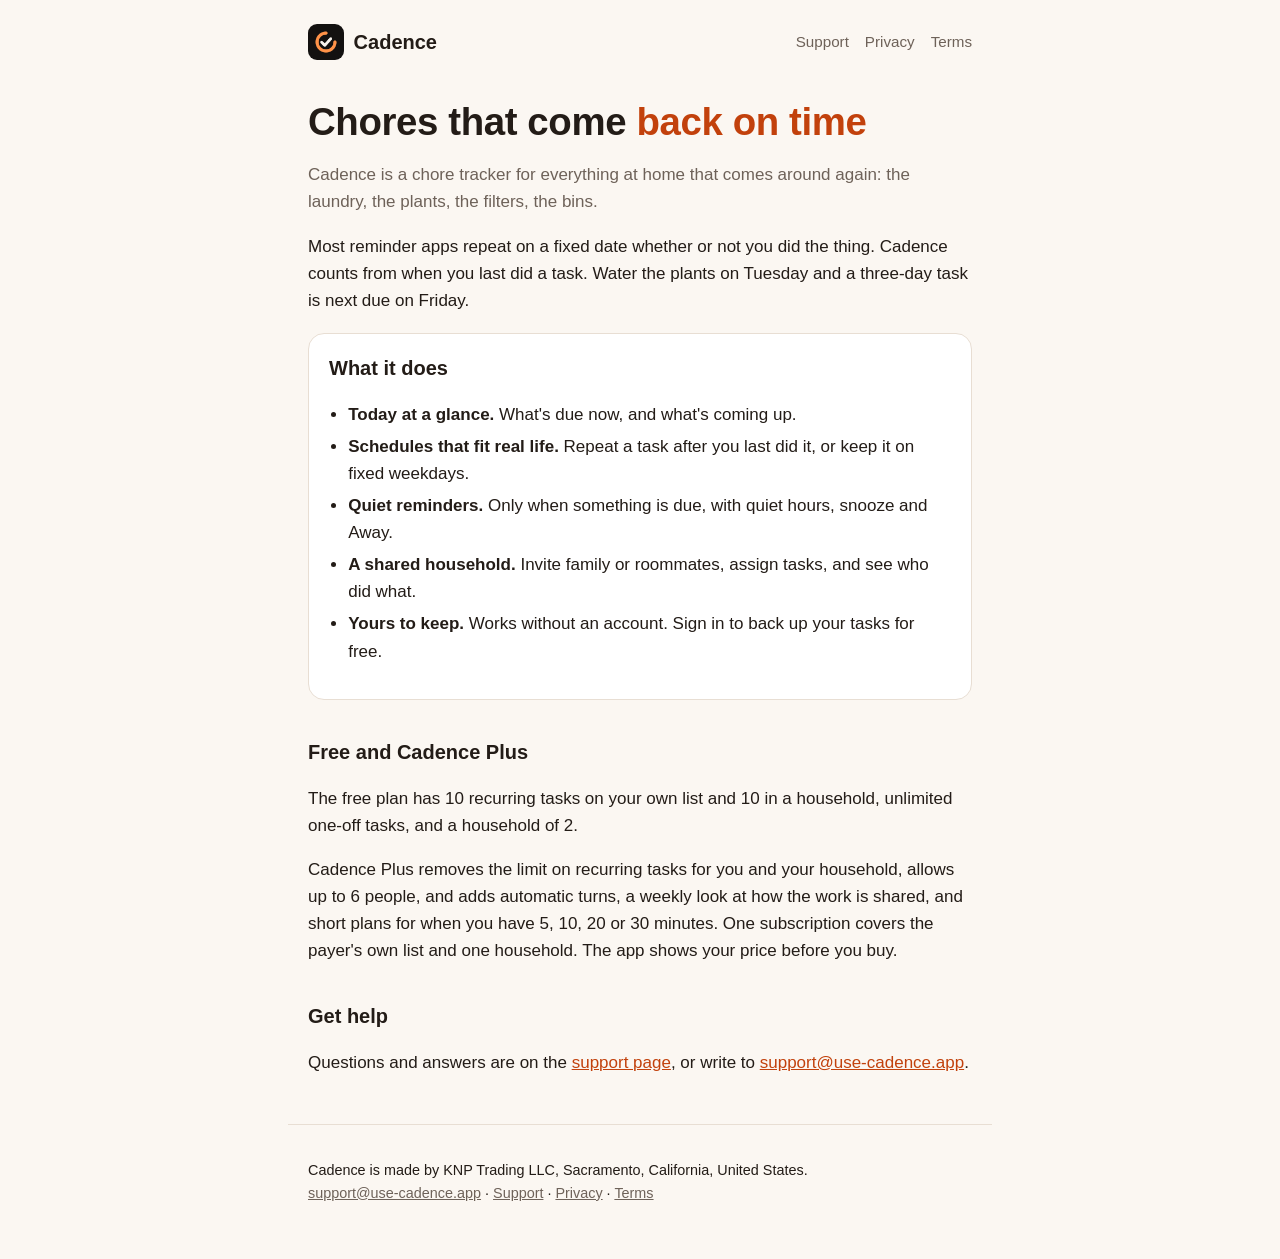
==== index.html @ d295c2de "Cadence site: product page, support, privacy policy and terms Co-Authored-By: Claude Fable 5.2 <nore" ====
<!doctype html>
<html lang="en">
<head>
<meta charset="utf-8">
<meta name="viewport" content="width=device-width, initial-scale=1">
<title>Cadence: chores and home tasks that come back on time</title>
<meta name="description" content="Cadence is a chore tracker for the home tasks that come around again. Recurring tasks counted from when you last did them, shared with your household.">
<link rel="icon" href="icon.png">
<link rel="stylesheet" href="site.css">
</head>
<body>
<header class="site">
  <a class="brand" href="./"><img src="icon.png" alt="" width="36" height="36">Cadence</a>
  <nav><a href="support/">Support</a><a href="privacy/">Privacy</a><a href="terms/">Terms</a></nav>
</header>
<main>
<section class="hero">
<h1>Chores that come <em>back on time</em></h1>
<p class="muted">Cadence is a chore tracker for everything at home that comes around again: the laundry, the plants, the filters, the bins.</p>
</section>

<p>Most reminder apps repeat on a fixed date whether or not you did the thing. Cadence counts from when you last did a task. Water the plants on Tuesday and a three-day task is next due on Friday.</p>

<div class="card">
<h2 style="margin-top:0">What it does</h2>
<ul>
<li><strong>Today at a glance.</strong> What's due now, and what's coming up.</li>
<li><strong>Schedules that fit real life.</strong> Repeat a task after you last did it, or keep it on fixed weekdays.</li>
<li><strong>Quiet reminders.</strong> Only when something is due, with quiet hours, snooze and Away.</li>
<li><strong>A shared household.</strong> Invite family or roommates, assign tasks, and see who did what.</li>
<li><strong>Yours to keep.</strong> Works without an account. Sign in to back up your tasks for free.</li>
</ul>
</div>

<h2>Free and Cadence Plus</h2>
<p>The free plan has 10 recurring tasks on your own list and 10 in a household, unlimited one-off tasks, and a household of 2.</p>
<p>Cadence Plus removes the limit on recurring tasks for you and your household, allows up to 6 people, and adds automatic turns, a weekly look at how the work is shared, and short plans for when you have 5, 10, 20 or 30 minutes. One subscription covers the payer's own list and one household. The app shows your price before you buy.</p>

<h2>Get help</h2>
<p>Questions and answers are on the <a href="support/">support page</a>, or write to <a href="mailto:support@use-cadence.app">support@use-cadence.app</a>.</p>
</main>
<footer class="site">
  <p>Cadence is made by KNP Trading LLC, Sacramento, California, United States.<br>
  <a href="mailto:support@use-cadence.app">support@use-cadence.app</a> · <a href="support/">Support</a> · <a href="privacy/">Privacy</a> · <a href="terms/">Terms</a></p>
</footer>
</body>
</html>
---- site.css ----
:root{--bg:#FBF7F2;--surface:#fff;--line:#E8DED3;--text:#231C17;--muted:#6E6259;--accent:#C2410C;--tint:#FEF0E6}
@media (prefers-color-scheme:dark){:root{--bg:#131110;--surface:#1F1C1A;--line:#3B3531;--text:#F7F2EC;--muted:#B8AEA4;--accent:#FF9248;--tint:#3D2414}}
*{box-sizing:border-box}
body{margin:0;background:var(--bg);color:var(--text);font:17px/1.6 -apple-system,BlinkMacSystemFont,"Segoe UI",Roboto,Helvetica,Arial,sans-serif}
header.site,main,footer.site{max-width:44rem;margin:0 auto;padding:0 1.25rem}
header.site{display:flex;align-items:center;justify-content:space-between;gap:1rem;padding-top:1.5rem;padding-bottom:1rem;flex-wrap:wrap}
.brand{display:flex;align-items:center;gap:.6rem;font-weight:700;font-size:1.25rem;color:var(--text);text-decoration:none}
.brand img{width:36px;height:36px;border-radius:9px}
nav a{color:var(--muted);text-decoration:none;margin-left:1rem;font-size:.95rem}
nav a:first-child{margin-left:0}
nav a:hover,nav a[aria-current=page]{color:var(--accent)}
h1{font-size:2rem;line-height:1.15;margin:1.5rem 0 .5rem;letter-spacing:-.01em}
h2{font-size:1.25rem;margin:2.2rem 0 .4rem}
h3{font-size:1.05rem;margin:1.4rem 0 .2rem}
p,li{color:var(--text)}
.muted{color:var(--muted)}
a{color:var(--accent)}
ul{padding-left:1.2rem}
li{margin:.3rem 0}
.card{background:var(--surface);border:1px solid var(--line);border-radius:16px;padding:1.1rem 1.25rem;margin:1.2rem 0}
.note{background:var(--tint);border-radius:12px;padding:.9rem 1.1rem;margin:1.2rem 0}
.hero h1{font-size:2.4rem}
.hero h1 em{font-style:normal;color:var(--accent)}
table{border-collapse:collapse;width:100%;margin:1rem 0}
th,td{text-align:left;vertical-align:top;padding:.55rem .6rem;border-bottom:1px solid var(--line)}
th{color:var(--muted);font-weight:600;font-size:.9rem}
footer.site{margin-top:3rem;padding-top:1.2rem;padding-bottom:2.5rem;border-top:1px solid var(--line);color:var(--muted);font-size:.9rem}
footer.site a{color:var(--muted)}
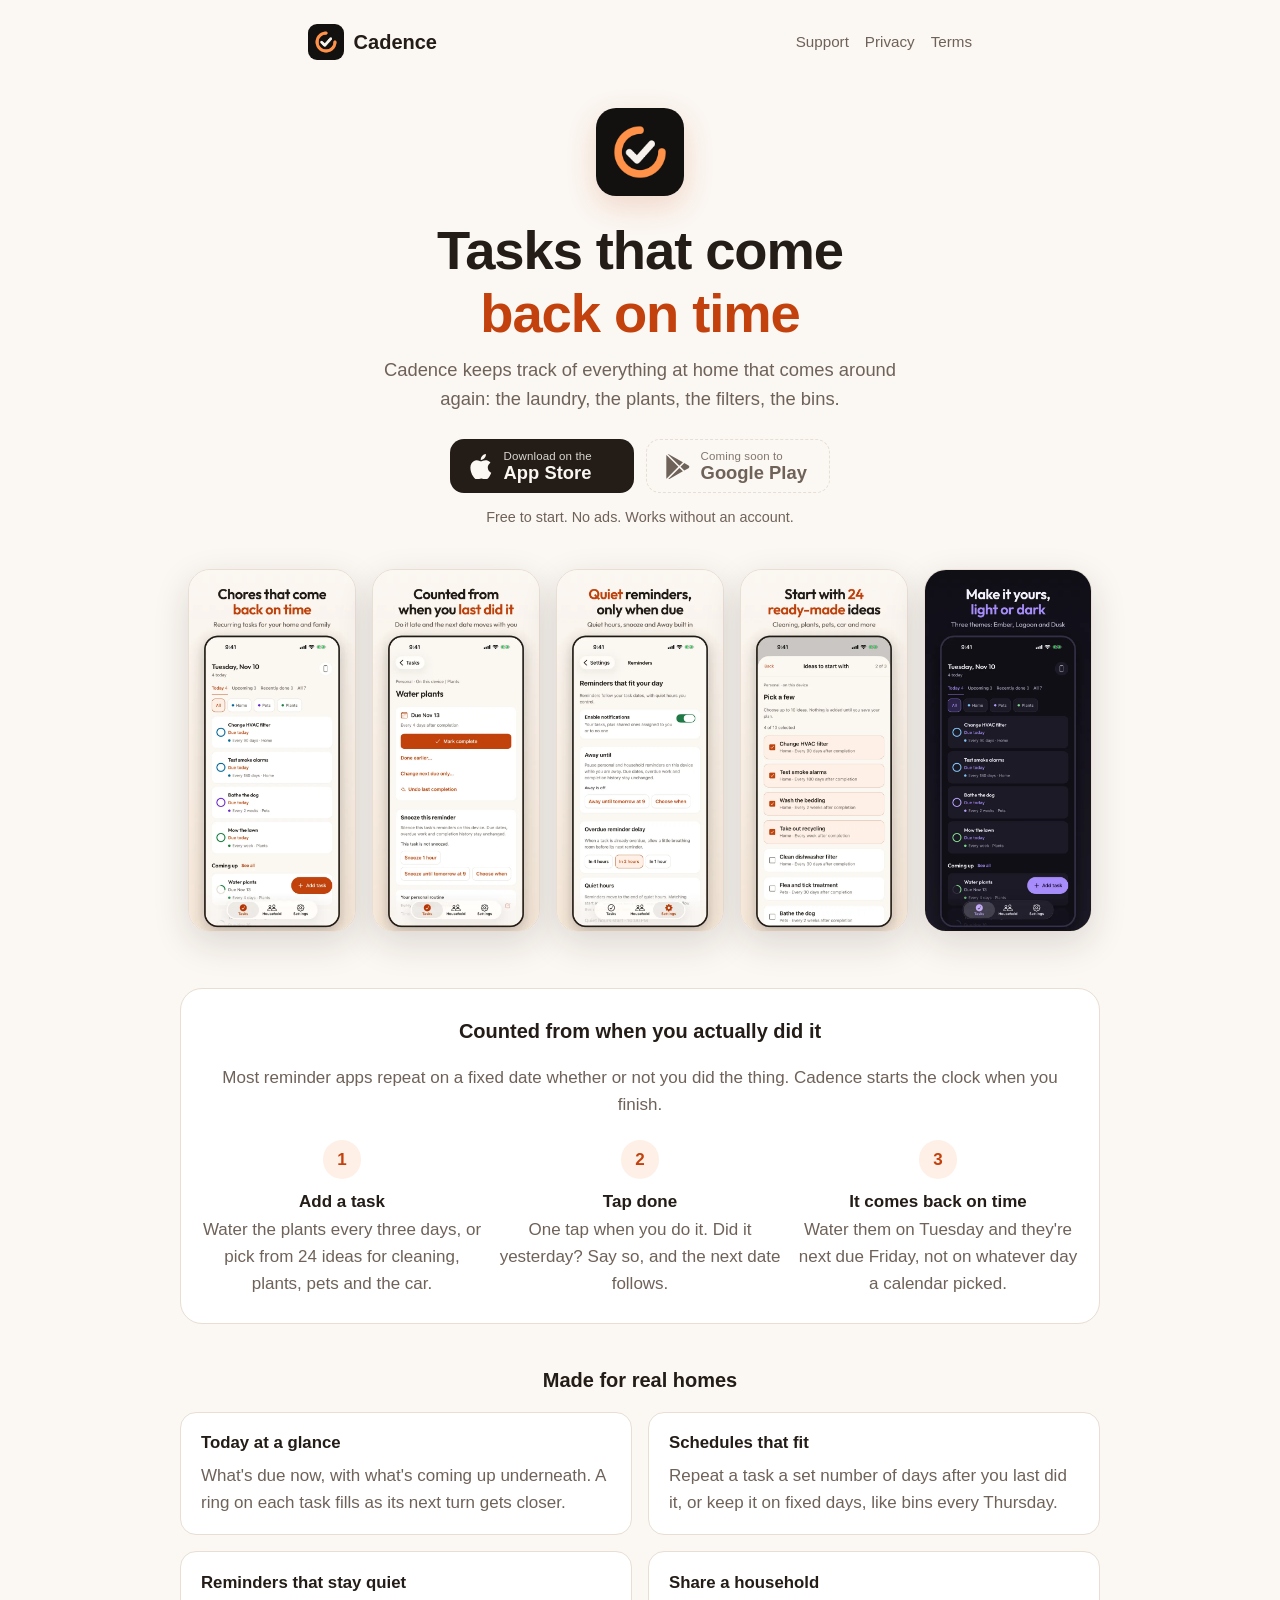
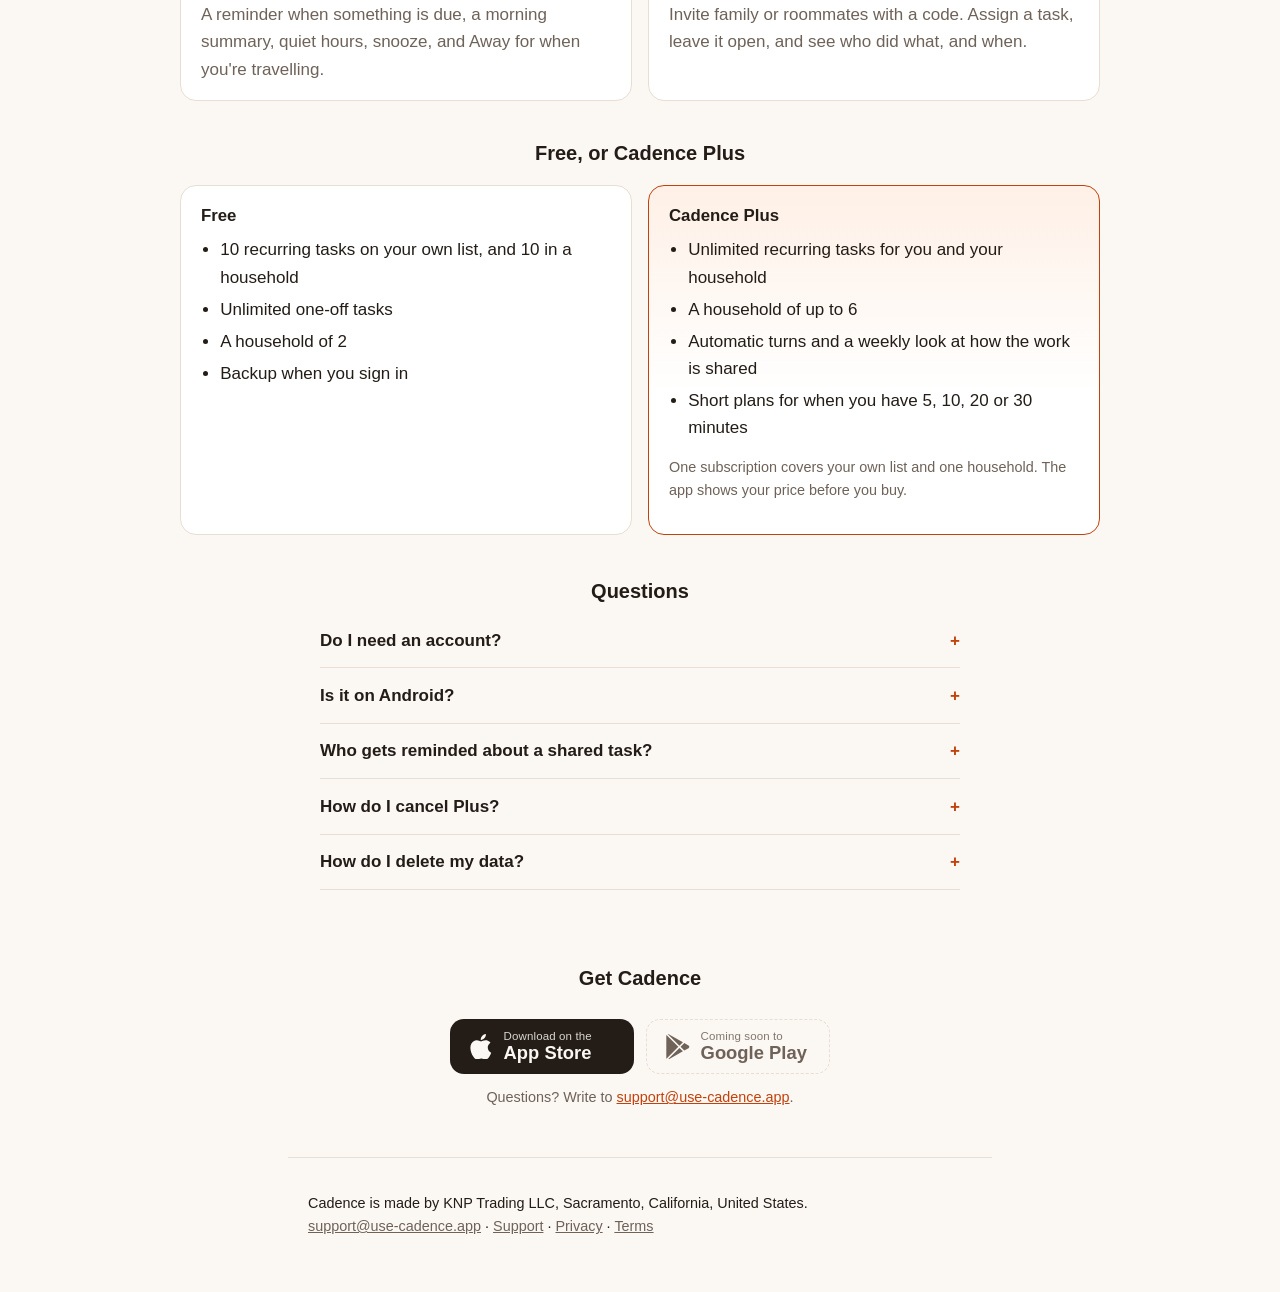
==== commit 7110d1bd: "Product page: landing page with App Store and Google Play buttons Hero with store buttons (Google Pl" ====
--- a/index.html
+++ b/index.html
@@ -3,41 +3,85 @@
 <head>
 <meta charset="utf-8">
 <meta name="viewport" content="width=device-width, initial-scale=1">
-<title>Cadence: chores and home tasks that come back on time</title>
+<title>Cadence: home tasks that come back on time</title>
 <meta name="description" content="Cadence is a chore tracker for the home tasks that come around again. Recurring tasks counted from when you last did them, shared with your household.">
 <link rel="icon" href="icon.png">
 <link rel="stylesheet" href="site.css">
 </head>
-<body>
+<body class="page-index">
 <header class="site">
   <a class="brand" href="./"><img src="icon.png" alt="" width="36" height="36">Cadence</a>
   <nav><a href="support/">Support</a><a href="privacy/">Privacy</a><a href="terms/">Terms</a></nav>
 </header>
 <main>
 <section class="hero">
-<h1>Chores that come <em>back on time</em></h1>
-<p class="muted">Cadence is a chore tracker for everything at home that comes around again: the laundry, the plants, the filters, the bins.</p>
+<img class="hero-icon" src="icon.png" alt="" width="88" height="88">
+<h1>Tasks that come <em>back on time</em></h1>
+<p class="lede">Cadence keeps track of everything at home that comes around again: the laundry, the plants, the filters, the bins.</p>
+<div class="get"><a class="get-link" href="https://apps.apple.com/us/app/cadence-chore-tracker-tasks/id6757681008"><svg class="logo" viewBox="2 0 20 24" aria-hidden="true" focusable="false"><path d="M12.152 6.896c-.948 0-2.415-1.078-3.96-1.04-2.04.027-3.91 1.183-4.961 3.014-2.117 3.675-.546 9.103 1.519 12.09 1.013 1.454 2.208 3.09 3.792 3.039 1.52-.065 2.09-.987 3.935-.987 1.831 0 2.35.987 3.96.948 1.637-.026 2.676-1.48 3.676-2.948 1.156-1.688 1.636-3.325 1.662-3.415-.039-.013-3.182-1.221-3.22-4.857-.026-3.04 2.48-4.494 2.597-4.559-1.429-2.09-3.623-2.324-4.39-2.376-2-.156-3.675 1.09-4.61 1.09zM15.53 3.83c.843-1.012 1.4-2.427 1.245-3.83-1.207.052-2.662.805-3.532 1.818-.78.896-1.454 2.338-1.273 3.714 1.338.104 2.715-.688 3.559-1.701"/></svg><span><small>Download on the</small>App Store</span></a><span class="get-link is-soon" aria-disabled="true"><svg class="logo" viewBox="0 0 24 24" aria-hidden="true" focusable="false"><path d="M22.018 13.298l-3.919 2.218-3.515-3.493 3.543-3.521 3.891 2.202a1.49 1.49 0 0 1 0 2.594zM1.337.924a1.486 1.486 0 0 0-.112.568v21.017c0 .217.045.419.124.6l11.155-11.087L1.337.924zm12.207 10.065l3.258-3.238L3.45.195a1.466 1.466 0 0 0-.946-.179l11.04 10.973zm0 2.067l-11 10.933c.298.036.612-.016.906-.183l13.324-7.54-3.23-3.21z"/></svg><span><small>Coming soon to</small>Google Play</span></span></div>
+<p class="fine">Free to start. No ads. Works without an account.</p>
 </section>
 
-<p>Most reminder apps repeat on a fixed date whether or not you did the thing. Cadence counts from when you last did a task. Water the plants on Tuesday and a three-day task is next due on Friday.</p>
+<section class="shots" aria-label="Screens from the app">
+<img src="media/01-today.webp" width="600" height="1304" alt="Today screen: tasks due today with a ring for each, and what's coming up underneath." loading="eager">
+<img src="media/02-task.webp" width="600" height="1304" alt="A task's details: how often it repeats and when it was last done." loading="lazy">
+<img src="media/04-reminders.webp" width="600" height="1304" alt="A reminder with Done, 1 hour and Tomorrow buttons." loading="lazy">
+<img src="media/03-ideas.webp" width="600" height="1304" alt="Ideas to start from, for cleaning, plants, pets and the car." loading="lazy">
+<img src="media/05-dark.webp" width="600" height="1304" alt="The app in a dark theme." loading="lazy">
+</section>
 
-<div class="card">
-<h2 style="margin-top:0">What it does</h2>
-<ul>
-<li><strong>Today at a glance.</strong> What's due now, and what's coming up.</li>
-<li><strong>Schedules that fit real life.</strong> Repeat a task after you last did it, or keep it on fixed weekdays.</li>
-<li><strong>Quiet reminders.</strong> Only when something is due, with quiet hours, snooze and Away.</li>
-<li><strong>A shared household.</strong> Invite family or roommates, assign tasks, and see who did what.</li>
-<li><strong>Yours to keep.</strong> Works without an account. Sign in to back up your tasks for free.</li>
-</ul>
+<section class="band">
+<h2>Counted from when you actually did it</h2>
+<p class="muted center">Most reminder apps repeat on a fixed date whether or not you did the thing. Cadence starts the clock when you finish.</p>
+<ol class="steps">
+<li><strong>Add a task</strong><span>Water the plants every three days, or pick from 24 ideas for cleaning, plants, pets and the car.</span></li>
+<li><strong>Tap done</strong><span>One tap when you do it. Did it yesterday? Say so, and the next date follows.</span></li>
+<li><strong>It comes back on time</strong><span>Water them on Tuesday and they're next due Friday, not on whatever day a calendar picked.</span></li>
+</ol>
+</section>
+
+<section>
+<h2 class="center">Made for real homes</h2>
+<div class="features">
+<div class="card"><h3>Today at a glance</h3><p>What's due now, with what's coming up underneath. A ring on each task fills as its next turn gets closer.</p></div>
+<div class="card"><h3>Schedules that fit</h3><p>Repeat a task a set number of days after you last did it, or keep it on fixed days, like bins every Thursday.</p></div>
+<div class="card"><h3>Reminders that stay quiet</h3><p>A reminder when something is due, a morning summary, quiet hours, snooze, and Away for when you're travelling.</p></div>
+<div class="card"><h3>Share a household</h3><p>Invite family or roommates with a code. Assign a task, leave it open, and see who did what, and when.</p></div>
 </div>
+</section>
 
-<h2>Free and Cadence Plus</h2>
-<p>The free plan has 10 recurring tasks on your own list and 10 in a household, unlimited one-off tasks, and a household of 2.</p>
-<p>Cadence Plus removes the limit on recurring tasks for you and your household, allows up to 6 people, and adds automatic turns, a weekly look at how the work is shared, and short plans for when you have 5, 10, 20 or 30 minutes. One subscription covers the payer's own list and one household. The app shows your price before you buy.</p>
+<section>
+<h2 class="center">Free, or Cadence Plus</h2>
+<div class="plans">
+<div class="card"><h3>Free</h3><ul>
+<li>10 recurring tasks on your own list, and 10 in a household</li>
+<li>Unlimited one-off tasks</li>
+<li>A household of 2</li>
+<li>Backup when you sign in</li>
+</ul></div>
+<div class="card plus"><h3>Cadence Plus</h3><ul>
+<li>Unlimited recurring tasks for you and your household</li>
+<li>A household of up to 6</li>
+<li>Automatic turns and a weekly look at how the work is shared</li>
+<li>Short plans for when you have 5, 10, 20 or 30 minutes</li>
+</ul><p class="muted small">One subscription covers your own list and one household. The app shows your price before you buy.</p></div>
+</div>
+</section>
 
-<h2>Get help</h2>
-<p>Questions and answers are on the <a href="support/">support page</a>, or write to <a href="mailto:support@use-cadence.app">support@use-cadence.app</a>.</p>
+<section class="faq">
+<h2 class="center">Questions</h2>
+<details><summary>Do I need an account?</summary><p>No. Without one, your tasks stay on your device. Sign in to back them up and get them back on a new phone. Backup is part of the free plan.</p></details>
+<details><summary>Is it on Android?</summary><p>It's in review on Google Play now. The Android app starts with the free plan, and Plus follows.</p></details>
+<details><summary>Who gets reminded about a shared task?</summary><p>Each person is reminded about the shared tasks assigned to them and the ones assigned to nobody. A task assigned to someone else never reminds you.</p></details>
+<details><summary>How do I cancel Plus?</summary><p>Subscriptions are managed by the store you bought from. On iPhone or iPad, open Settings, tap your name, then Subscriptions. You keep Plus until the end of the period you paid for.</p></details>
+<details><summary>How do I delete my data?</summary><p>In the app, open Settings, then Account details, then Delete account. More answers are on the <a href="support/">support page</a>.</p></details>
+</section>
+
+<section class="hero closing">
+<h2>Get Cadence</h2>
+<div class="get"><a class="get-link" href="https://apps.apple.com/us/app/cadence-chore-tracker-tasks/id6757681008"><svg class="logo" viewBox="2 0 20 24" aria-hidden="true" focusable="false"><path d="M12.152 6.896c-.948 0-2.415-1.078-3.96-1.04-2.04.027-3.91 1.183-4.961 3.014-2.117 3.675-.546 9.103 1.519 12.09 1.013 1.454 2.208 3.09 3.792 3.039 1.52-.065 2.09-.987 3.935-.987 1.831 0 2.35.987 3.96.948 1.637-.026 2.676-1.48 3.676-2.948 1.156-1.688 1.636-3.325 1.662-3.415-.039-.013-3.182-1.221-3.22-4.857-.026-3.04 2.48-4.494 2.597-4.559-1.429-2.09-3.623-2.324-4.39-2.376-2-.156-3.675 1.09-4.61 1.09zM15.53 3.83c.843-1.012 1.4-2.427 1.245-3.83-1.207.052-2.662.805-3.532 1.818-.78.896-1.454 2.338-1.273 3.714 1.338.104 2.715-.688 3.559-1.701"/></svg><span><small>Download on the</small>App Store</span></a><span class="get-link is-soon" aria-disabled="true"><svg class="logo" viewBox="0 0 24 24" aria-hidden="true" focusable="false"><path d="M22.018 13.298l-3.919 2.218-3.515-3.493 3.543-3.521 3.891 2.202a1.49 1.49 0 0 1 0 2.594zM1.337.924a1.486 1.486 0 0 0-.112.568v21.017c0 .217.045.419.124.6l11.155-11.087L1.337.924zm12.207 10.065l3.258-3.238L3.45.195a1.466 1.466 0 0 0-.946-.179l11.04 10.973zm0 2.067l-11 10.933c.298.036.612-.016.906-.183l13.324-7.54-3.23-3.21z"/></svg><span><small>Coming soon to</small>Google Play</span></span></div>
+<p class="fine">Questions? Write to <a href="mailto:support@use-cadence.app">support@use-cadence.app</a>.</p>
+</section>
 </main>
 <footer class="site">
   <p>Cadence is made by KNP Trading LLC, Sacramento, California, United States.<br>
--- a/site.css
+++ b/site.css
@@ -26,3 +26,47 @@
 th{color:var(--muted);font-weight:600;font-size:.9rem}
 footer.site{margin-top:3rem;padding-top:1.2rem;padding-bottom:2.5rem;border-top:1px solid var(--line);color:var(--muted);font-size:.9rem}
 footer.site a{color:var(--muted)}
+
+/* ---- product landing page ---- */
+body.page-index main{max-width:60rem}
+.center{text-align:center}
+.small{font-size:.9rem}
+.hero{text-align:center;padding:2rem 0 1rem}
+.hero-icon{width:88px;height:88px;border-radius:20px;box-shadow:0 10px 30px rgba(194,65,12,.18)}
+body.page-index .hero h1{font-size:clamp(2.2rem,6vw,3.4rem);margin:1rem auto .6rem;max-width:14ch;letter-spacing:-.02em}
+.lede{font-size:1.15rem;color:var(--muted);max-width:34rem;margin:0 auto}
+.get{display:flex;flex-wrap:wrap;justify-content:center;gap:.75rem;margin:1.6rem 0 .8rem}
+.get-link{display:inline-flex;align-items:center;gap:.6rem;min-width:11.5rem;padding:.6rem 1.15rem;border-radius:14px;background:var(--text);color:var(--bg);text-decoration:none;text-align:left;line-height:1.1;font-weight:700;font-size:1.15rem;transition:transform .15s ease,opacity .15s ease}
+.get-link small{display:block;font-weight:500;font-size:.72rem;letter-spacing:.01em;opacity:.85}
+.get-link .logo{width:1.6rem;height:1.6rem;fill:currentColor;flex-shrink:0}
+a.get-link:hover{transform:translateY(-1px)}
+.get-link.is-soon{background:transparent;color:var(--muted);border:1.5px dashed var(--line);cursor:default}
+.fine{color:var(--muted);font-size:.9rem;margin:.2rem 0 0}
+.shots{display:flex;gap:1rem;overflow-x:auto;scroll-snap-type:x mandatory;padding:1.5rem 1.25rem 1rem;margin:0 -1.25rem;-webkit-overflow-scrolling:touch;scrollbar-width:none}
+.shots::-webkit-scrollbar{display:none}
+.shots img{flex:0 0 auto;width:min(62vw,15rem);height:auto;border-radius:22px;scroll-snap-align:center;box-shadow:0 12px 36px rgba(35,28,23,.14);border:1px solid var(--line)}
+@media (min-width:900px){.shots{justify-content:center;overflow:visible;margin:0;padding-left:0;padding-right:0}.shots img{width:10.5rem}}
+.band{background:var(--surface);border:1px solid var(--line);border-radius:22px;padding:1.6rem 1.25rem;margin:2.5rem 0}
+.band h2{text-align:center;margin-top:0}
+.steps{list-style:none;padding:0;margin:1.4rem 0 0;display:grid;gap:1rem;counter-reset:step}
+.steps li{counter-increment:step;display:grid;grid-template-columns:2.4rem 1fr;column-gap:.8rem;margin:0}
+.steps li::before{content:counter(step);grid-row:span 2;width:2.4rem;height:2.4rem;border-radius:50%;background:var(--tint);color:var(--accent);font-weight:800;display:grid;place-items:center}
+.steps strong{display:block}
+.steps span{color:var(--muted)}
+@media (min-width:760px){.steps{grid-template-columns:repeat(3,1fr)}.steps li{grid-template-columns:1fr;text-align:center}.steps li::before{grid-row:auto;margin:0 auto .6rem}}
+.features,.plans{display:grid;gap:1rem;margin-top:1rem}
+@media (min-width:640px){.features{grid-template-columns:1fr 1fr}.plans{grid-template-columns:1fr 1fr}}
+.features .card,.plans .card{margin:0}
+.features h3,.plans h3{margin-top:0}
+.features p{color:var(--muted);margin:.3rem 0 0}
+.plans ul{margin:.4rem 0 .6rem}
+.plans .plus{border-color:var(--accent);background:linear-gradient(180deg,var(--tint),var(--surface) 60%)}
+.faq{max-width:40rem;margin:2.5rem auto 0}
+.faq details{border-bottom:1px solid var(--line);padding:.85rem 0}
+.faq summary{cursor:pointer;font-weight:600;list-style:none;display:flex;justify-content:space-between;gap:1rem}
+.faq summary::-webkit-details-marker{display:none}
+.faq summary::after{content:"+";color:var(--accent);font-weight:700}
+.faq details[open] summary::after{content:"\2212"}
+.faq details p{color:var(--muted);margin:.5rem 0 0}
+.closing{margin-top:2.5rem;padding:2rem 0 0}
+.closing h2{margin:0}
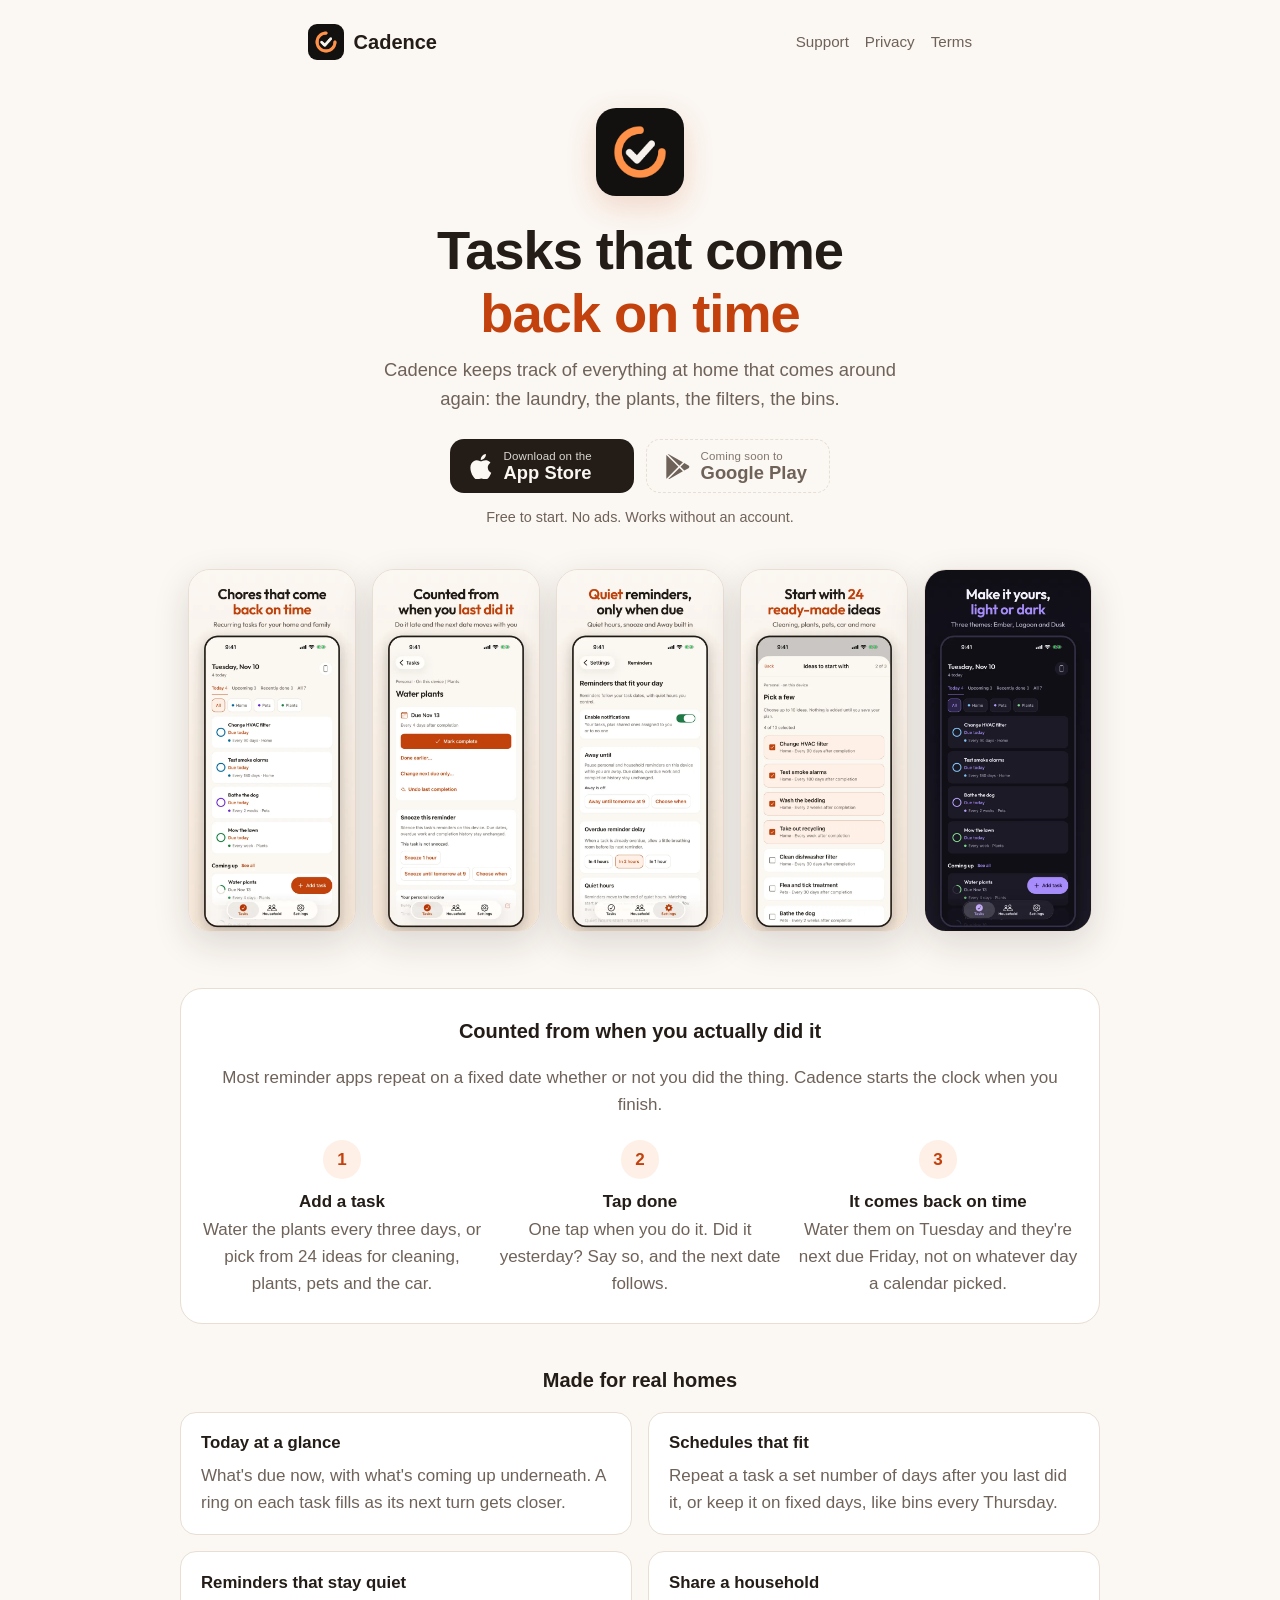
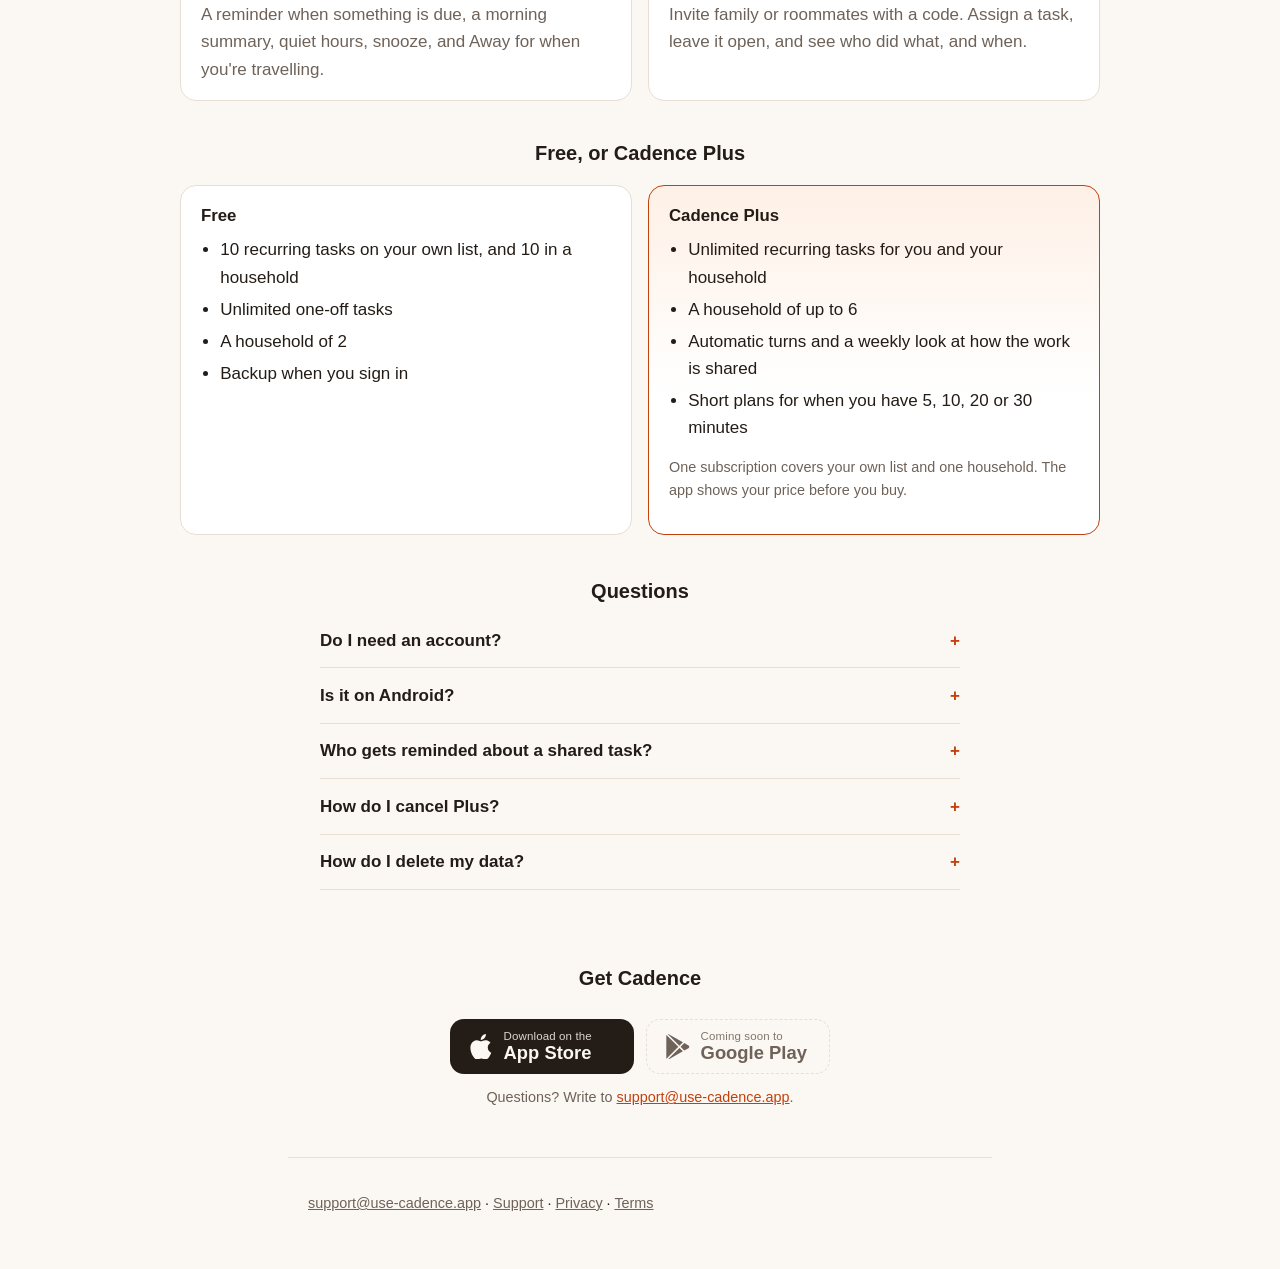
==== commit ee9fb7de: "Serve at use-cadence.app; drop the city from the footer and privacy intro The company name and city " ====
--- a/index.html
+++ b/index.html
@@ -84,8 +84,7 @@
 </section>
 </main>
 <footer class="site">
-  <p>Cadence is made by KNP Trading LLC, Sacramento, California, United States.<br>
-  <a href="mailto:support@use-cadence.app">support@use-cadence.app</a> · <a href="support/">Support</a> · <a href="privacy/">Privacy</a> · <a href="terms/">Terms</a></p>
+  <p><a href="mailto:support@use-cadence.app">support@use-cadence.app</a> · <a href="support/">Support</a> · <a href="privacy/">Privacy</a> · <a href="terms/">Terms</a></p>
 </footer>
 </body>
 </html>
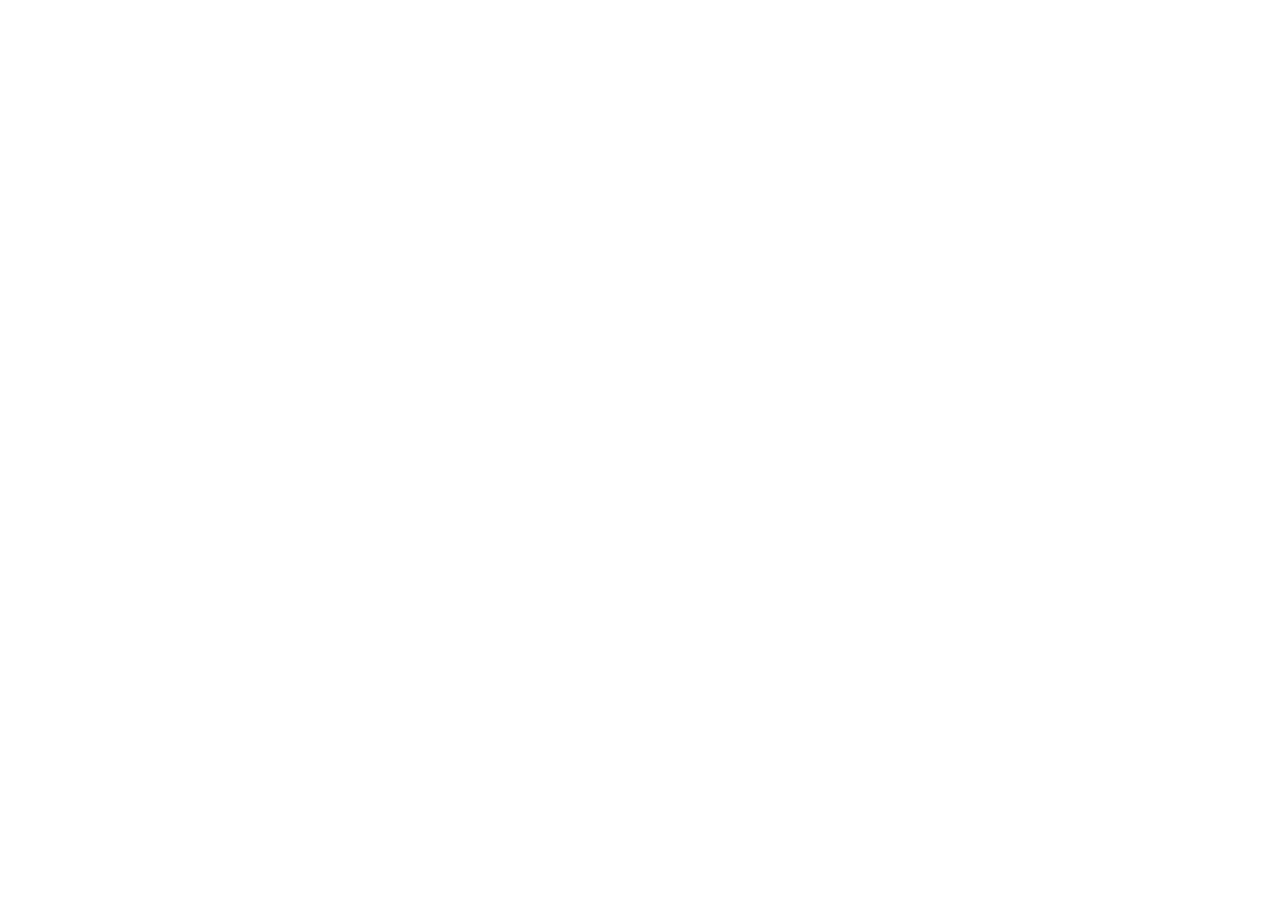
==== commit ab31e261: "Redirect old github.io links to use-cadence.app" ====
--- a/index.html
+++ b/index.html
@@ -1,90 +1,8 @@
 <!doctype html>
-<html lang="en">
-<head>
-<meta charset="utf-8">
-<meta name="viewport" content="width=device-width, initial-scale=1">
-<title>Cadence: home tasks that come back on time</title>
-<meta name="description" content="Cadence is a chore tracker for the home tasks that come around again. Recurring tasks counted from when you last did them, shared with your household.">
-<link rel="icon" href="icon.png">
-<link rel="stylesheet" href="site.css">
-</head>
-<body class="page-index">
-<header class="site">
-  <a class="brand" href="./"><img src="icon.png" alt="" width="36" height="36">Cadence</a>
-  <nav><a href="support/">Support</a><a href="privacy/">Privacy</a><a href="terms/">Terms</a></nav>
-</header>
-<main>
-<section class="hero">
-<img class="hero-icon" src="icon.png" alt="" width="88" height="88">
-<h1>Tasks that come <em>back on time</em></h1>
-<p class="lede">Cadence keeps track of everything at home that comes around again: the laundry, the plants, the filters, the bins.</p>
-<div class="get"><a class="get-link" href="https://apps.apple.com/us/app/cadence-chore-tracker-tasks/id6757681008"><svg class="logo" viewBox="2 0 20 24" aria-hidden="true" focusable="false"><path d="M12.152 6.896c-.948 0-2.415-1.078-3.96-1.04-2.04.027-3.91 1.183-4.961 3.014-2.117 3.675-.546 9.103 1.519 12.09 1.013 1.454 2.208 3.09 3.792 3.039 1.52-.065 2.09-.987 3.935-.987 1.831 0 2.35.987 3.96.948 1.637-.026 2.676-1.48 3.676-2.948 1.156-1.688 1.636-3.325 1.662-3.415-.039-.013-3.182-1.221-3.22-4.857-.026-3.04 2.48-4.494 2.597-4.559-1.429-2.09-3.623-2.324-4.39-2.376-2-.156-3.675 1.09-4.61 1.09zM15.53 3.83c.843-1.012 1.4-2.427 1.245-3.83-1.207.052-2.662.805-3.532 1.818-.78.896-1.454 2.338-1.273 3.714 1.338.104 2.715-.688 3.559-1.701"/></svg><span><small>Download on the</small>App Store</span></a><span class="get-link is-soon" aria-disabled="true"><svg class="logo" viewBox="0 0 24 24" aria-hidden="true" focusable="false"><path d="M22.018 13.298l-3.919 2.218-3.515-3.493 3.543-3.521 3.891 2.202a1.49 1.49 0 0 1 0 2.594zM1.337.924a1.486 1.486 0 0 0-.112.568v21.017c0 .217.045.419.124.6l11.155-11.087L1.337.924zm12.207 10.065l3.258-3.238L3.45.195a1.466 1.466 0 0 0-.946-.179l11.04 10.973zm0 2.067l-11 10.933c.298.036.612-.016.906-.183l13.324-7.54-3.23-3.21z"/></svg><span><small>Coming soon to</small>Google Play</span></span></div>
-<p class="fine">Free to start. No ads. Works without an account.</p>
-</section>
-
-<section class="shots" aria-label="Screens from the app">
-<img src="media/01-today.webp" width="600" height="1304" alt="Today screen: tasks due today with a ring for each, and what's coming up underneath." loading="eager">
-<img src="media/02-task.webp" width="600" height="1304" alt="A task's details: how often it repeats and when it was last done." loading="lazy">
-<img src="media/04-reminders.webp" width="600" height="1304" alt="A reminder with Done, 1 hour and Tomorrow buttons." loading="lazy">
-<img src="media/03-ideas.webp" width="600" height="1304" alt="Ideas to start from, for cleaning, plants, pets and the car." loading="lazy">
-<img src="media/05-dark.webp" width="600" height="1304" alt="The app in a dark theme." loading="lazy">
-</section>
-
-<section class="band">
-<h2>Counted from when you actually did it</h2>
-<p class="muted center">Most reminder apps repeat on a fixed date whether or not you did the thing. Cadence starts the clock when you finish.</p>
-<ol class="steps">
-<li><strong>Add a task</strong><span>Water the plants every three days, or pick from 24 ideas for cleaning, plants, pets and the car.</span></li>
-<li><strong>Tap done</strong><span>One tap when you do it. Did it yesterday? Say so, and the next date follows.</span></li>
-<li><strong>It comes back on time</strong><span>Water them on Tuesday and they're next due Friday, not on whatever day a calendar picked.</span></li>
-</ol>
-</section>
-
-<section>
-<h2 class="center">Made for real homes</h2>
-<div class="features">
-<div class="card"><h3>Today at a glance</h3><p>What's due now, with what's coming up underneath. A ring on each task fills as its next turn gets closer.</p></div>
-<div class="card"><h3>Schedules that fit</h3><p>Repeat a task a set number of days after you last did it, or keep it on fixed days, like bins every Thursday.</p></div>
-<div class="card"><h3>Reminders that stay quiet</h3><p>A reminder when something is due, a morning summary, quiet hours, snooze, and Away for when you're travelling.</p></div>
-<div class="card"><h3>Share a household</h3><p>Invite family or roommates with a code. Assign a task, leave it open, and see who did what, and when.</p></div>
-</div>
-</section>
-
-<section>
-<h2 class="center">Free, or Cadence Plus</h2>
-<div class="plans">
-<div class="card"><h3>Free</h3><ul>
-<li>10 recurring tasks on your own list, and 10 in a household</li>
-<li>Unlimited one-off tasks</li>
-<li>A household of 2</li>
-<li>Backup when you sign in</li>
-</ul></div>
-<div class="card plus"><h3>Cadence Plus</h3><ul>
-<li>Unlimited recurring tasks for you and your household</li>
-<li>A household of up to 6</li>
-<li>Automatic turns and a weekly look at how the work is shared</li>
-<li>Short plans for when you have 5, 10, 20 or 30 minutes</li>
-</ul><p class="muted small">One subscription covers your own list and one household. The app shows your price before you buy.</p></div>
-</div>
-</section>
-
-<section class="faq">
-<h2 class="center">Questions</h2>
-<details><summary>Do I need an account?</summary><p>No. Without one, your tasks stay on your device. Sign in to back them up and get them back on a new phone. Backup is part of the free plan.</p></details>
-<details><summary>Is it on Android?</summary><p>It's in review on Google Play now. The Android app starts with the free plan, and Plus follows.</p></details>
-<details><summary>Who gets reminded about a shared task?</summary><p>Each person is reminded about the shared tasks assigned to them and the ones assigned to nobody. A task assigned to someone else never reminds you.</p></details>
-<details><summary>How do I cancel Plus?</summary><p>Subscriptions are managed by the store you bought from. On iPhone or iPad, open Settings, tap your name, then Subscriptions. You keep Plus until the end of the period you paid for.</p></details>
-<details><summary>How do I delete my data?</summary><p>In the app, open Settings, then Account details, then Delete account. More answers are on the <a href="support/">support page</a>.</p></details>
-</section>
-
-<section class="hero closing">
-<h2>Get Cadence</h2>
-<div class="get"><a class="get-link" href="https://apps.apple.com/us/app/cadence-chore-tracker-tasks/id6757681008"><svg class="logo" viewBox="2 0 20 24" aria-hidden="true" focusable="false"><path d="M12.152 6.896c-.948 0-2.415-1.078-3.96-1.04-2.04.027-3.91 1.183-4.961 3.014-2.117 3.675-.546 9.103 1.519 12.09 1.013 1.454 2.208 3.09 3.792 3.039 1.52-.065 2.09-.987 3.935-.987 1.831 0 2.35.987 3.96.948 1.637-.026 2.676-1.48 3.676-2.948 1.156-1.688 1.636-3.325 1.662-3.415-.039-.013-3.182-1.221-3.22-4.857-.026-3.04 2.48-4.494 2.597-4.559-1.429-2.09-3.623-2.324-4.39-2.376-2-.156-3.675 1.09-4.61 1.09zM15.53 3.83c.843-1.012 1.4-2.427 1.245-3.83-1.207.052-2.662.805-3.532 1.818-.78.896-1.454 2.338-1.273 3.714 1.338.104 2.715-.688 3.559-1.701"/></svg><span><small>Download on the</small>App Store</span></a><span class="get-link is-soon" aria-disabled="true"><svg class="logo" viewBox="0 0 24 24" aria-hidden="true" focusable="false"><path d="M22.018 13.298l-3.919 2.218-3.515-3.493 3.543-3.521 3.891 2.202a1.49 1.49 0 0 1 0 2.594zM1.337.924a1.486 1.486 0 0 0-.112.568v21.017c0 .217.045.419.124.6l11.155-11.087L1.337.924zm12.207 10.065l3.258-3.238L3.45.195a1.466 1.466 0 0 0-.946-.179l11.04 10.973zm0 2.067l-11 10.933c.298.036.612-.016.906-.183l13.324-7.54-3.23-3.21z"/></svg><span><small>Coming soon to</small>Google Play</span></span></div>
-<p class="fine">Questions? Write to <a href="mailto:support@use-cadence.app">support@use-cadence.app</a>.</p>
-</section>
-</main>
-<footer class="site">
-  <p><a href="mailto:support@use-cadence.app">support@use-cadence.app</a> · <a href="support/">Support</a> · <a href="privacy/">Privacy</a> · <a href="terms/">Terms</a></p>
-</footer>
-</body>
-</html>
+<html lang="en"><head><meta charset="utf-8">
+<title>Cadence has moved</title>
+<meta name="robots" content="noindex">
+<link rel="canonical" href="https://use-cadence.app/">
+<meta http-equiv="refresh" content="0; url=https://use-cadence.app/">
+<script>location.replace("https://use-cadence.app/" + location.hash)</script>
+</head><body><p>Cadence lives at <a href="https://use-cadence.app/">use-cadence.app/</a>.</p></body></html>
